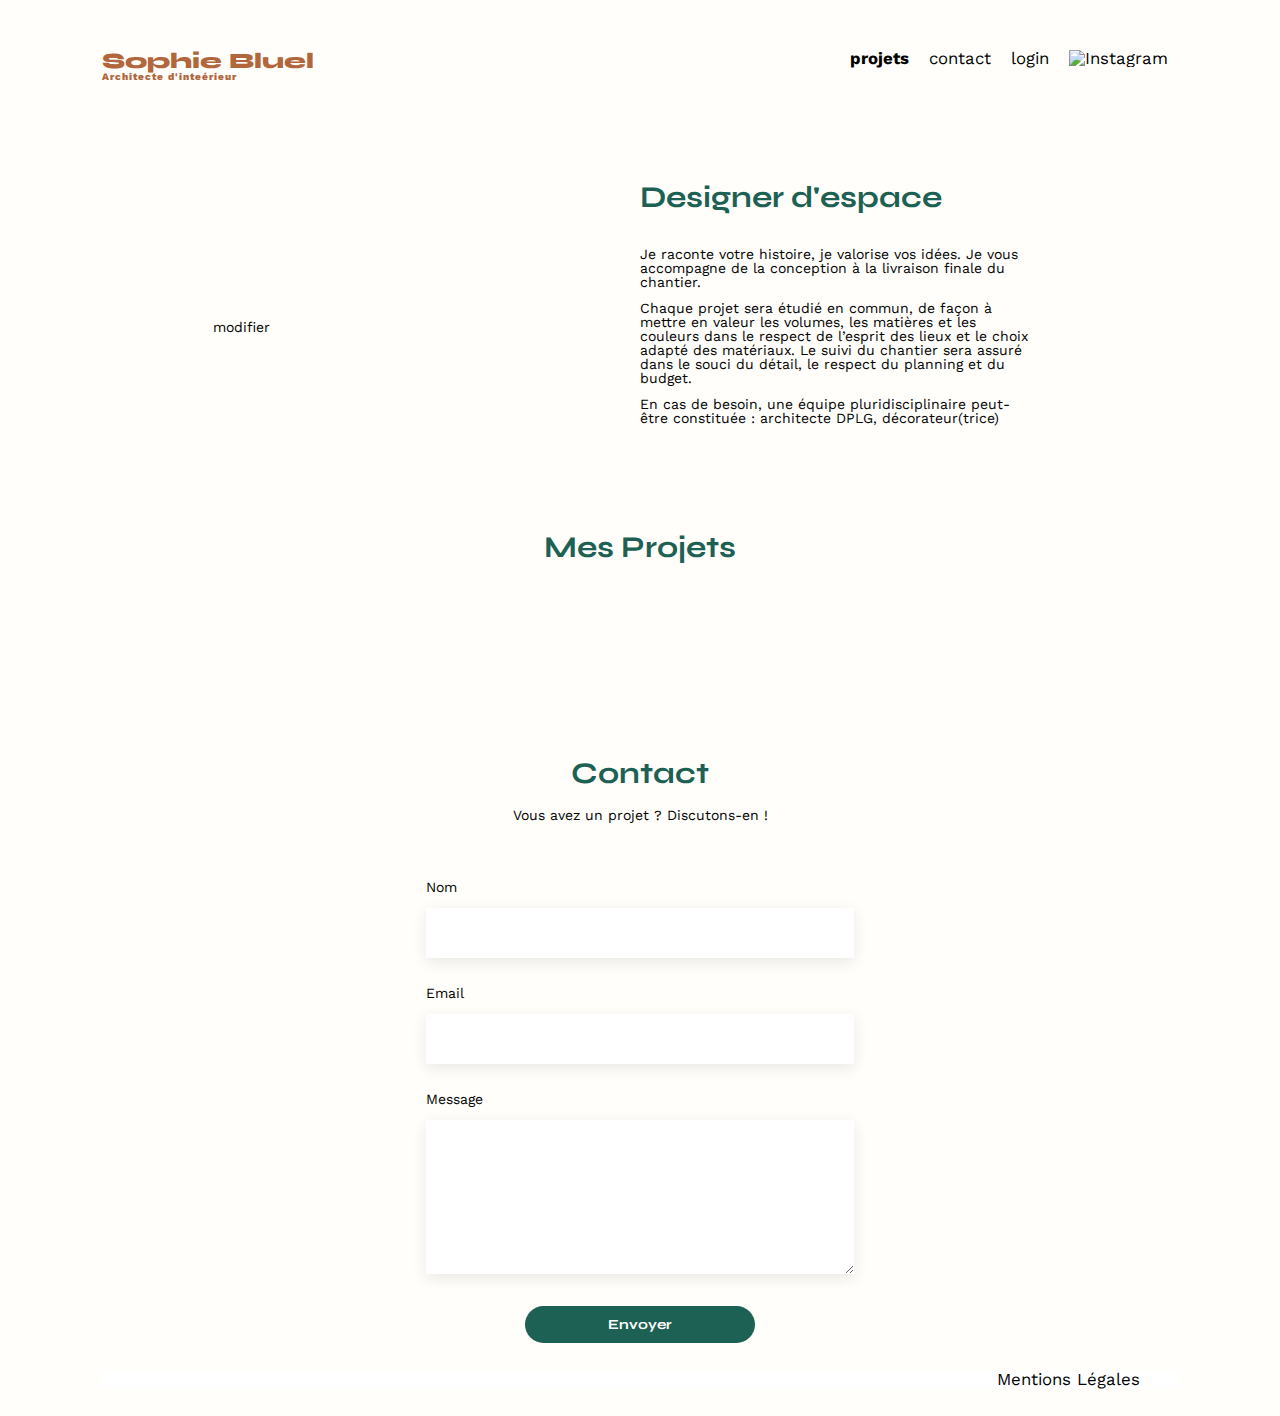
==== FrontEnd/index.html @ 2e6b2437 "Fixed visual aspect" ====
<!DOCTYPE html>
<html lang="fr">

<head>
	<meta charset="UTF-8">
	<title>Sophie Bluel - Architecte d'intérieur</title>
	<meta name="viewport" content="width=device-width, initial-scale=1.0">
	<link rel="preconnect" href="https://fonts.googleapis.com">
	<link rel="preconnect" href="https://fonts.gstatic.com" crossorigin>
	<link href="https://fonts.googleapis.com/css2?family=Syne:wght@400;700;800&family=Work+Sans&display=swap"
		rel="stylesheet">
	<meta name="description" content="">
	<link rel="stylesheet" href="./style.css">

	<script src="https://kit.fontawesome.com/bf28b7cad2.js" crossorigin="anonymous"></script>
</head>

<body>

	<!-- TODO : propriétés d'accessibilité modal -->
	<!-- TODO : use the new dialog element ? https://developer.mozilla.org/en-US/docs/Web/HTML/Element/dialog -->
	<aside class="modal" id="modal">

		<div class="modal-wrapper" id="modal-1" data-active="false">
			<h3 id="modal-title">Galerie photo</h3>
			<button class="modal-close"><i class="fa-solid fa-xmark"></i></button>
			<div class="modal-gallery">
			</div>
			<button id="modal-add-picture" class="button button-green">Ajouter une photo</button>
			<button id="modal-delete-galerie">Supprimer la galerie</button>
		</div>

		<div class="modal-wrapper" id="modal-2" data-active="false">
			<h3 id="modal-title">Ajout Photo</h3>
			<button class="modal-close"><i class="fa-solid fa-xmark"></i></button>
			<button class="modal-back"><i class="fa-solid fa-arrow-left-long"></i></button>
			<form id="upload-image" action="">
				<label for="input-image" class="drop-container">
					<span id="modal-image-preview"><i class="fa-regular fa-image"></i></span>
					<span class="button">+ Ajouter Photo</span>
					<span class="input-image-instructions">jpg, png : 4mo max</span>
					<input type="file" name="input-image" id="input-image" accept=".jpg, .jpeg, .png">
				</label>
				<label for="input-titre">Titre</label>
				<!-- TODO : input === swagger pour le formData -->
				<input name="input-titre" id="input-titre" type="text">
				<label for="input-categorie">Catégorie</label>
				<select name="input-categorie" id="input-categorie" type="text"></select>
				<span class="grey-line"></span>
				<input type="submit" id="modal-validate-add-picture" value="Valider" data-active="false"
					class="button button-grey"></input>
			</form>

		</div>
	</aside>
	<div class="edition-tab">
		<div class="edit">
			<i class="fa-regular fa-pen-to-square"></i>
			<span>Mode Edition</span>
		</div>
		<button class="button-white">publier les changements</button>
	</div>
	<div class="wrapper">
		<header>
			<h1>Sophie Bluel <span>Architecte d'inteérieur</span></h1>
			<nav>
				<ul>
					<li><a href="./index.html" style="font-weight: 700;">projets</a></li>
					<li><a href="mailto:sophie.bluel@test.tld">contact</a></li>
					<li id="login-logout"></li>
					<li><a href="#"><img src="./assets/icons/instagram.png" alt="Instagram"></a></li>
				</ul>
			</nav>
		</header>
		<main class="index-main">
			<section id="introduction">
				<figure>
					<img src="./assets/images/sophie-bluel.png" alt="">
					<span><i class="fa-regular fa-pen-to-square"></i> modifier</span>
				</figure>
				<article>
					<h2>Designer d'espace</h2>
					<p>Je raconte votre histoire, je valorise vos idées. Je vous accompagne de la conception à la
						livraison
						finale du chantier.</p>
					<p>Chaque projet sera étudié en commun, de façon à mettre en valeur les volumes, les matières et les
						couleurs dans le respect de l’esprit des lieux et le choix adapté des matériaux. Le suivi du
						chantier sera assuré dans le souci du détail, le respect du planning et du budget.</p>
					<p>En cas de besoin, une équipe pluridisciplinaire peut-être constituée : architecte DPLG,
						décorateur(trice)</p>
				</article>
				<div class="edit modifier modifier-profile visually-hidden">


				</div>
			</section>
			<section id="portfolio">
				<div class="utility-wrapper">
					<h2>Mes Projets</h2>
					<span class="edit modifier modifier-titre visually-hidden"><i
							class="fa-regular fa-pen-to-square"></i>
						modifier</span>
				</div>

				<div class="filtres">
				</div>
				<div class="gallery">
				</div>
			</section>
			<section id="contact">
				<h2>Contact</h2>
				<p>Vous avez un projet ? Discutons-en !</p>
				<form action="" method="">
					<label for="name">Nom</label>
					<input type="text" name="name" id="name">
					<label for="email">Email</label>
					<input type="email" name="email" id="email">
					<label for="message">Message</label>
					<textarea name="message" id="message" cols="30" rows="10"></textarea>
					<input id="contact-form-validate" type="submit" value="Envoyer" class="button button-green">
				</form>
			</section>
		</main>
		<footer>
			<nav>
				<ul>
					<li>Mentions Légales</li>
				</ul>
			</nav>
		</footer>
	</div>

	<script src="./scripts/index.js" type="module"></script>
	<script src="./scripts/works.js" type="module"></script>
	<script src="./scripts/modal.js" type="module"></script>
	<script src="./scripts/data.js" type="module"></script>
</body>


</html>
---- FrontEnd/style.css ----
/* Variables */
:root {
	--color-background: hsl(48, 100%, 99%, 1);
}

/* http://meyerweb.com/eric/tools/css/reset/
   v2.0 | 20110126
   License: none (public domain)
*/

html,
body,
div,
span,
applet,
object,
iframe,
h1,
h2,
h3,
h4,
h5,
h6,
p,
blockquote,
pre,
a,
abbr,
acronym,
address,
big,
cite,
code,
del,
dfn,
em,
img,
ins,
kbd,
q,
s,
samp,
small,
strike,
strong,
sub,
sup,
tt,
var,
b,
u,
i,
center,
dl,
dt,
dd,
ol,
ul,
li,
fieldset,
form,
label,
legend,
table,
caption,
tbody,
tfoot,
thead,
tr,
th,
td,
article,
aside,
canvas,
details,
embed,
figure,
figcaption,
footer,
header,
hgroup,
menu,
nav,
output,
ruby,
section,
summary,
time,
mark,
audio,
video {
	margin: 0;
	padding: 0;
	border: 0;
	font-size: 100%;
	font: inherit;
	vertical-align: baseline;
}

/* HTML5 display-role reset for older browsers */
article,
aside,
details,
figcaption,
figure,
footer,
header,
hgroup,
menu,
nav,
section {
	display: block;
}

body {
	line-height: 1;
}

ol,
ul {
	list-style: none;
}

blockquote,
q {
	quotes: none;
}

blockquote:before,
blockquote:after,
q:before,
q:after {
	content: '';
	content: none;
}

table {
	border-collapse: collapse;
	border-spacing: 0;
}

*,
*::before,
*::after {
	box-sizing: border-box;
}

/** end reset css**/

header {
	display: flex;
	justify-content: space-between;
	margin: 50px 0
}

section {
	margin: 100px 0
}

h1 {
	display: flex;
	flex-direction: column;
	font-family: 'Syne';
	font-size: 22px;
	font-weight: 800;
	color: #B1663C
}

h1>span {
	font-family: 'Work Sans';
	font-size: 10px;
	letter-spacing: 0.1em;
	;
}

h2 {
	font-family: 'Syne';
	font-weight: 700;
	font-size: 30px;
	color: #1D6154
}

nav ul {
	display: flex;
	align-items: center;
	list-style-type: none;

}

nav li {
	padding: 0 10px;
	font-size: 1.2em;
}

li:hover {
	color: #B1663C;
}

#introduction {
	position: relative;
	display: flex;
	align-items: center;
}

#introduction figure {
	flex: 1
}

#introduction img,
#introduction span {
	display: block;
	width: 100%;
}

#introduction span {
	top: 20px;
	position: relative;
}

#introduction article {
	flex: 1;
	padding-inline: 2rem;
	display: flex;
	flex-direction: column;
	gap: 5px;
}

#introduction h2 {
	margin-bottom: 1em;
}

#introduction p {
	margin-bottom: 0.5em;
}

#portfolio h2 {
	text-align: center;
}

.gallery {
	width: 100%;
	display: grid;
	grid-template-columns: 1fr 1fr 1fr;
	gap: 20px;
}

.gallery img {
	width: 100%;

}

/* Edition-tab */
.edition-tab {
	display: flex;
	background-color: black;
	color: white;
	justify-content: center;
	align-items: center;
	gap: 1rem;
	height: 60px;
	position: relative;
	left: 0;
	right: 0;
	top: 0;
	margin-bottom: -1rem;
}

.edition-tab button {
	background-color: white;
	color: black;
	border: none;
	padding: .75rem 1.5rem;
	border-radius: 100px;
}

/* Réutilisation des classes du contact form pour le login form */
#contact,
#login {
	width: 50%;
	margin: auto;
	text-align: center;
}

#contact>*,
#upload-image>* {
	text-align: center;
	align-items: center;

}

#contact h2,
#login h2 {
	margin-bottom: 20px;
}

#contact form,
#login form,
#upload-image form {
	text-align: left;
	margin-top: 30px;
	display: flex;
	flex-direction: column;
}

#contact form>*:not([type="submit"]) {
	width: 100%;
}

#contact input:not(.button),
#login input:not(.button),
#upload-image input:not(.button),
#input-categorie {
	height: 50px;
	font-size: 1.2em;
	border: none;
	box-shadow: 0px 4px 14px rgba(0, 0, 0, 0.09);
	padding-left: 1rem;
}

#login-submit {
	margin-inline: auto;
	margin-block: 2rem;
}

#upload-image :is(input, select):not([type="submit"]) {
	width: 100%;
	background-color: white;
}

#contact label,
#login label {
	margin: 2em 0 1em 0;
}

#login a:hover,
#modal-delete-galerie:hover {
	text-decoration-line: underline;
}

#contact textarea,
#login textarea {
	border: none;
	box-shadow: 0px 4px 14px rgba(0, 0, 0, 0.09);
}

#contact textarea {
	margin-bottom: 2rem;
}

footer nav ul {
	display: flex;
	justify-content: flex-end;
	margin: 2em
}

/* Boutons Filtrer */

.filtres {
	display: flex;
	justify-content: center;
	gap: 1rem;
	margin-block: 3rem;
}

.filtre {
	background-color: transparent;
	color: #1D6154;
	font-weight: 700;
	font-size: 1rem;
	border: 1px solid #1D6154;
	padding: 0.5rem 1rem;
	border-radius: 1.5rem;
	cursor: pointer;
	min-width: 100px;
}

.filtre[data-actif="true"] {
	background-color: #1D6154;
	color: white;
}

/* Body */
body {
	background-color: var(--color-background);
	font-family: 'Work Sans';
	font-size: 14px;
}


/* Navbar et links */
a {
	text-decoration: none;
	color: inherit;
	cursor: pointer;
}

.body-login {
	display: grid;
	grid-template-rows: auto 1fr auto;
	min-height: 100vh;
}

.body-login main {
	display: flex;
	flex-direction: column;
	place-content: center;
}

/* Header / Footer */

header,
footer {
	padding-inline: 2rem;
}

footer nav {
	background-color: white !important;
}

.visually-hidden {
	opacity: 0;
	pointer-events: none;
}

/* TODO : gérer la max-width de "main" sur index.html pour coller au design*/

/* Error Input styling */

.error-text {
	text-align: center;
	color: red;
	position: relative;
	font-weight: 700;
	top: 1rem;
}

#email.invalid-input,
#password.invalid-input {
	border: 2px solid rgba(255, 0, 0, 0.5);
	animation: shake .5s ease;
}

#email.invalid-input:focus,
#password.invalid-input:focus {
	outline-offset: 1px;
}

@keyframes shake {
	0% {
		transform: translateX(0);
	}

	20% {
		transform: translateX(-10px);
	}

	40% {
		transform: translateX(10px);
	}

	60% {
		transform: translateX(-10px);
	}

	80% {
		transform: translateX(10px);
	}

	100% {
		transform: translateX(0);
	}
}

/*TODO : ajouter un style :hover sur les boutons */
/*TODO : tester le changements de style du bouton en fonction de la validité email / mdp pour se challenger */
/*TODO : réorganiser le css */

/* Modal styling */

.modal {
	position: fixed;
	z-index: 2;
	inset: 0;
	background-color: rgba(0, 0, 0, 0.5);
	justify-content: center;
	align-items: center;

	display: none;
}

.modal-wrapper {
	position: relative;
	max-width: 80%;
	max-height: 90%;
	background-color: var(--color-background);
	border-radius: 10px;
	padding: 60px 105px 48px;
	position: relative;
	display: flex;
	flex-direction: column;
	align-items: center;
	justify-content: center;
	gap: 36px;
}

#modal-title {
	font-weight: 400;
	font-size: 26px;
}

.modal-close,
.modal-back {
	position: absolute;
	top: 32px;
	border: none;
	background: none;
	font-size: 20px;
}

.modal-close {
	right: 32px;
}

.modal-back {
	left: 32px;
}




.modal-gallery {
	border-bottom: 1px solid #B3B3B3;
	display: grid;
	place-content: center;
	width: 400px;
	grid-template-columns: repeat(5, 1fr);
	row-gap: 16px;
	column-gap: 8px;
	padding-bottom: 48px;
}

.modal-gallery-figure {
	position: relative;
}

.modal-gallery-figure figcaption {
	font-size: 12px;
	font-weight: 400;
}

.modal-gallery-figure img {
	width: 100%;
}

.modal-picture-delete,
.modal-picture-move {
	position: absolute;
	color: white;
	background: black;
	font-size: 9px;
	border-radius: 2px;
	padding: 4px;
	border: none;
	height: 17px;
	display: grid;
	place-content: center;
	z-index: 2;
}

.modal-picture-delete {
	top: 6px;
	right: 6px;

}

.modal-picture-move {
	top: 6px;
	right: calc(6px + 17px + 3px);
}

#modal-delete-galerie {
	font-family: 'Syne';
	font-size: 14px;
	font-weight: 400;
	color: #D65353;
	border: none;
	background: none;
}

#upload-image {
	display: flex;
	flex-direction: column;
	align-items: start;
}

#upload-image .button {
	margin-inline: auto;
}

#upload-image input,
#upload-image div,
#input-categorie {
	margin-block: 16px;
}

#upload-image svg {
	color: #B9C5CC;
	height: 46px;
}

.input-image-instructions {
	font-size: 12px;
	font-weight: 400;
	color: #444444;
}

.drop-container {
	position: relative;
	display: flex;
	flex-direction: column;
	cursor: pointer;
	background-color: #E8F1F7;
	padding: 26px 124px;
	margin-bottom: 30px;
}

#input-image {
	display: none;
}

/* TODO : ajouter un style :hover sur tous les boutons */
.drop-container .button {
	font-weight: 500;
	color: #306685;
	background-color: #CBD6DC;
	padding-block: 10px;
	margin-top: 20px;
	margin-bottom: 10px;
	width: 180px;
	text-align: center;
	border: none;
	border-radius: 60px;
	cursor: pointer;
}

.drop-container img {
	width: 100%;
}


#modal-1,
#modal-2 {
	display: none;
}

#modal-1[data-active="true"],
#modal-2[data-active="true"] {
	display: flex;
}

.grey-line {
	width: 100%;
	border-bottom: 1px solid #B3B3B3;
	margin-block: 40px;
}

.wrapper {
	max-width: 1140px;
	margin: auto;
}

#portfolio span {
	position: absolute;
	right: -100px;
}

.utility-wrapper {
	position: relative;
	display: flex;
	width: fit-content;
	margin-inline: auto;
	align-items: center;
	justify-content: center;
}

.index-main {
	width: 75%;
	margin-inline: auto;
}

/* BUTTONS */

button,
.edit,
[class^="button-"] {
	cursor: pointer;
}

.button-green:hover,
.button-green:focus,
.button-green:active {
	background-color: #248271
}

.button-white:hover,
.button-white:focus {
	background-color: rgb(231, 231, 231);
}

.button {
	font-family: 'Syne';
	font-size: 14px;
	font-weight: 700;
	padding-block: 10px;
	width: 230px;
	border: none;
	border-radius: 60px;
	cursor: pointer;
	text-align: center;
}

.button-green {
	color: white;
	background-color: #1D6154;
}

.button-grey {
	background-color: #A7A7A7;
	color: white;
}

/* TODO : cibler les boutons/submit pour cet attribut + hover et retirer les styles individuels. */
.button-grey[data-active="true"] {
	color: white;
	background-color: #1D6154;
}
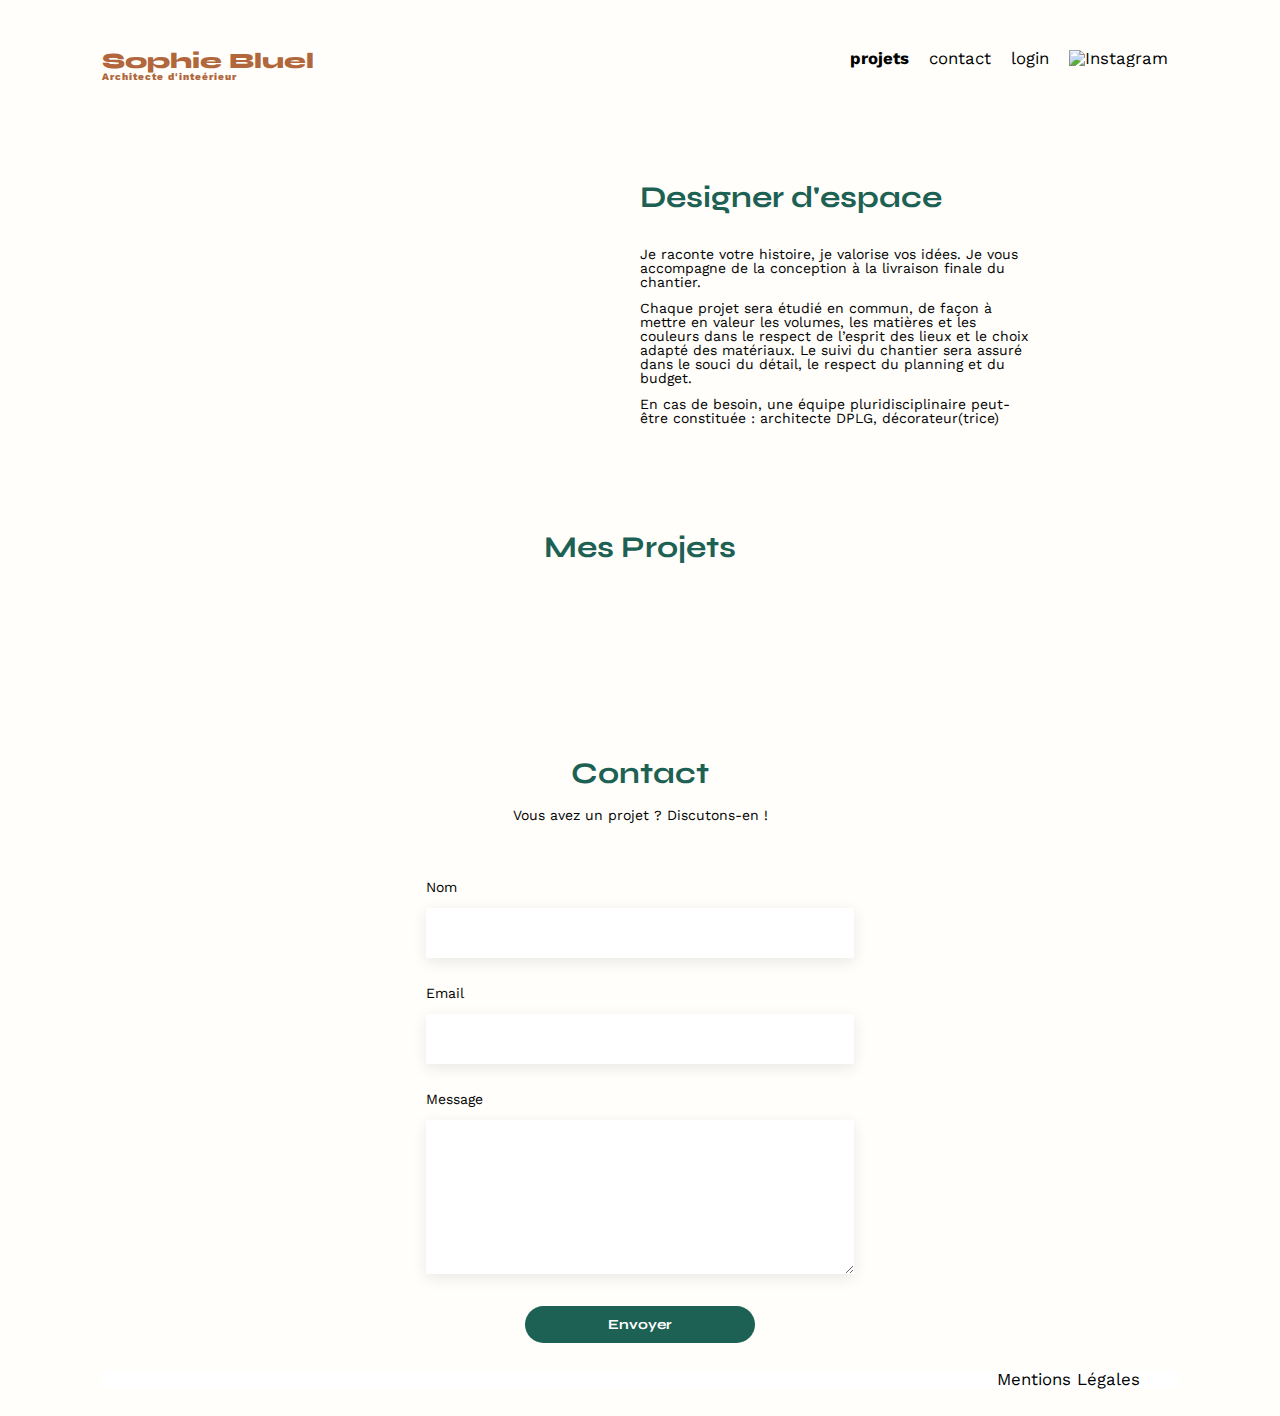
==== commit 38b1b64e: "Delete Works" ====
--- a/FrontEnd/index.html
+++ b/FrontEnd/index.html
@@ -17,9 +17,8 @@
 
 <body>
 
-	<!-- TODO : propriétés d'accessibilité modal -->
-	<!-- TODO : use the new dialog element ? https://developer.mozilla.org/en-US/docs/Web/HTML/Element/dialog -->
-	<aside class="modal" id="modal">
+	<!-- TODO : modal accessibility and aria and focus limited to modal -->
+	<aside class="modal" id="modal" aria-modal="true">
 
 		<div class="modal-wrapper" id="modal-1" data-active="false">
 			<h3 id="modal-title">Galerie photo</h3>
@@ -67,7 +66,11 @@
 				<ul>
 					<li><a href="./index.html" style="font-weight: 700;">projets</a></li>
 					<li><a href="mailto:sophie.bluel@test.tld">contact</a></li>
-					<li id="login-logout"></li>
+					<li>
+						<a id="log-in" href="./login.html" class="">login</a>
+						<a id="log-out" class="display-none">logout</a>
+
+					</li>
 					<li><a href="#"><img src="./assets/icons/instagram.png" alt="Instagram"></a></li>
 				</ul>
 			</nav>
@@ -76,7 +79,7 @@
 			<section id="introduction">
 				<figure>
 					<img src="./assets/images/sophie-bluel.png" alt="">
-					<span><i class="fa-regular fa-pen-to-square"></i> modifier</span>
+					<span class="edit visually-hidden"><i class="fa-regular fa-pen-to-square"></i> modifier</span>
 				</figure>
 				<article>
 					<h2>Designer d'espace</h2>
@@ -89,7 +92,7 @@
 					<p>En cas de besoin, une équipe pluridisciplinaire peut-être constituée : architecte DPLG,
 						décorateur(trice)</p>
 				</article>
-				<div class="edit modifier modifier-profile visually-hidden">
+				<div class="edit modifier-profile visually-hidden">
 
 
 				</div>
@@ -97,8 +100,7 @@
 			<section id="portfolio">
 				<div class="utility-wrapper">
 					<h2>Mes Projets</h2>
-					<span class="edit modifier modifier-titre visually-hidden"><i
-							class="fa-regular fa-pen-to-square"></i>
+					<span class="edit modifier-titre visually-hidden"><i class="fa-regular fa-pen-to-square"></i>
 						modifier</span>
 				</div>
 
@@ -130,10 +132,10 @@
 		</footer>
 	</div>
 
+	<script src="./scripts/fetch.js" type="module"></script>
+	<script src="./scripts/modal.js" type="module"></script>
 	<script src="./scripts/index.js" type="module"></script>
 	<script src="./scripts/works.js" type="module"></script>
-	<script src="./scripts/modal.js" type="module"></script>
-	<script src="./scripts/data.js" type="module"></script>
 </body>
 
 
--- a/FrontEnd/style.css
+++ b/FrontEnd/style.css
@@ -333,7 +333,7 @@
 }
 
 #login a:hover,
-#modal-delete-galerie:hover {
+#modal-delete-galerie {
 	text-decoration-line: underline;
 }
 
@@ -372,6 +372,8 @@
 	border-radius: 1.5rem;
 	cursor: pointer;
 	min-width: 100px;
+	font-family: 'Syne';
+	text-align: center;
 }
 
 .filtre[data-actif="true"] {
@@ -728,9 +730,11 @@
 	background-color: #A7A7A7;
 	color: white;
 }
-
-/* TODO : cibler les boutons/submit pour cet attribut + hover et retirer les styles individuels. */
 .button-grey[data-active="true"] {
 	color: white;
 	background-color: #1D6154;
+}
+
+.display-none {
+	display: none;
 }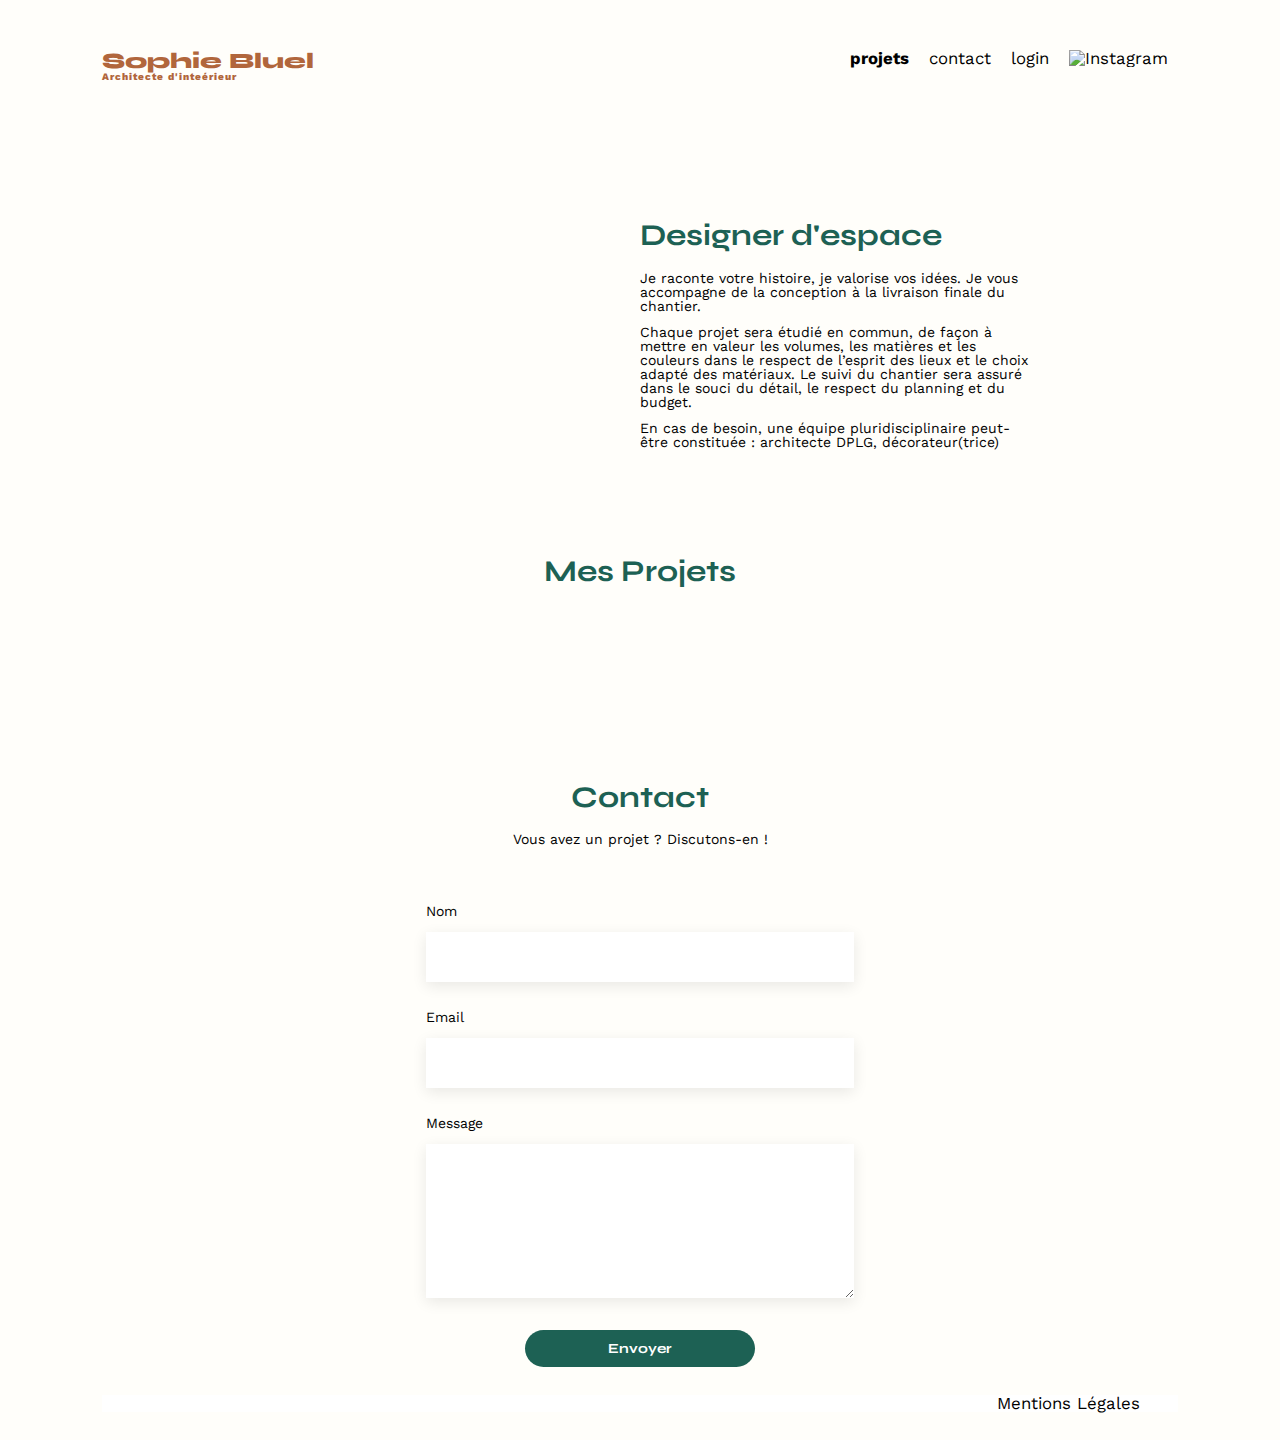
==== commit 2ee4df52: "48h delay changes" ====
--- a/FrontEnd/index.html
+++ b/FrontEnd/index.html
@@ -17,49 +17,57 @@
 
 <body>
 
-	<!-- TODO : modal accessibility and aria and focus limited to modal -->
-	<aside class="modal" id="modal" aria-modal="true">
+	<!-- MODALE, masquée par défaut -->
+	<aside class="modal" id="modal" aria-modal="true" tabindex="1">
 
-		<div class="modal-wrapper" id="modal-1" data-active="false">
-			<h3 id="modal-title">Galerie photo</h3>
+		<div class="modal-wrapper" id="modal-1" data-active="false" aria-labelledby="modal-title-1" role="dialog"
+			tabindex="1">
+			<h3 class="modal-title" id="modal-title-1">Galerie photo</h3>
 			<button class="modal-close"><i class="fa-solid fa-xmark"></i></button>
 			<div class="modal-gallery">
 			</div>
-			<button id="modal-add-picture" class="button button-green">Ajouter une photo</button>
+			<button id="modal-add-picture" class="button button-green" data-active="true">Ajouter une photo</button>
 			<button id="modal-delete-galerie">Supprimer la galerie</button>
 		</div>
 
-		<div class="modal-wrapper" id="modal-2" data-active="false">
-			<h3 id="modal-title">Ajout Photo</h3>
+		<div class="modal-wrapper" id="modal-2" data-active="false" aria-labelledby="modal-title-2" role="dialog">
+			<h3 class="modal-title" id="modal-title-2">Ajout Photo</h3>
+			<button class="modal-back"><i class="fa-solid fa-arrow-left-long"></i></button>
 			<button class="modal-close"><i class="fa-solid fa-xmark"></i></button>
-			<button class="modal-back"><i class="fa-solid fa-arrow-left-long"></i></button>
-			<form id="upload-image" action="">
-				<label for="input-image" class="drop-container">
-					<span id="modal-image-preview"><i class="fa-regular fa-image"></i></span>
-					<span class="button">+ Ajouter Photo</span>
-					<span class="input-image-instructions">jpg, png : 4mo max</span>
-					<input type="file" name="input-image" id="input-image" accept=".jpg, .jpeg, .png">
+			<form id="upload-image">
+				<label for="input-image" id="input-image-label" class="drop-container" tabindex="0">
+					<div class="no-preview">
+						<span id=" modal-image-preview"><i class="fa-regular fa-image"></i></span>
+						<span class="button">+ Ajouter Photo</span>
+						<span class="input-image-instructions">jpg, png : 4mo max</span>
+					</div>
+					<div class="preview"></div>
+					<input type="file" name="image" id="input-image" accept=".jpg, .jpeg, .png" tabindex="-1">
 				</label>
 				<label for="input-titre">Titre</label>
-				<!-- TODO : input === swagger pour le formData -->
-				<input name="input-titre" id="input-titre" type="text">
+				<input name="title" id="input-titre" type="text">
 				<label for="input-categorie">Catégorie</label>
-				<select name="input-categorie" id="input-categorie" type="text"></select>
+				<select name="category" id="input-categorie" type="text">
+
+				</select>
 				<span class="grey-line"></span>
-				<input type="submit" id="modal-validate-add-picture" value="Valider" data-active="false"
-					class="button button-grey"></input>
+				<span class="error-text">Veuillez remplir tous les champs</span>
+				<input type="submit" id="modal-validate-add-picture" value="Valider" class="button button-grey"
+					disabled></input>
 			</form>
 
 		</div>
 	</aside>
+
+	<!-- * Bandeau d'édition, masqué par défaut -->
 	<div class="edition-tab">
-		<div class="edit">
+		<button class="edit">
 			<i class="fa-regular fa-pen-to-square"></i>
 			<span>Mode Edition</span>
-		</div>
-		<button class="button-white">publier les changements</button>
+		</button>
+		<button class="button-white" id="button-publish">publier les changements</button>
 	</div>
-	<div class="wrapper">
+	<div class="global-wrapper">
 		<header>
 			<h1>Sophie Bluel <span>Architecte d'inteérieur</span></h1>
 			<nav>
@@ -79,9 +87,12 @@
 			<section id="introduction">
 				<figure>
 					<img src="./assets/images/sophie-bluel.png" alt="">
-					<span class="edit visually-hidden"><i class="fa-regular fa-pen-to-square"></i> modifier</span>
+					<button class="edit modifier-hero visually-hidden"><i class="fa-regular fa-pen-to-square"></i>
+						modifier</button>
 				</figure>
 				<article>
+					<button class="edit modifier-titre visually-hidden"><i class="fa-regular fa-pen-to-square"></i>
+						modifier</button>
 					<h2>Designer d'espace</h2>
 					<p>Je raconte votre histoire, je valorise vos idées. Je vous accompagne de la conception à la
 						livraison
@@ -92,16 +103,13 @@
 					<p>En cas de besoin, une équipe pluridisciplinaire peut-être constituée : architecte DPLG,
 						décorateur(trice)</p>
 				</article>
-				<div class="edit modifier-profile visually-hidden">
-
-
-				</div>
 			</section>
 			<section id="portfolio">
 				<div class="utility-wrapper">
 					<h2>Mes Projets</h2>
-					<span class="edit modifier-titre visually-hidden"><i class="fa-regular fa-pen-to-square"></i>
-						modifier</span>
+					<button class="edit modifier-description visually-hidden"><i
+							class="fa-regular fa-pen-to-square"></i>
+						modifier</button>
 				</div>
 
 				<div class="filtres">
@@ -119,7 +127,8 @@
 					<input type="email" name="email" id="email">
 					<label for="message">Message</label>
 					<textarea name="message" id="message" cols="30" rows="10"></textarea>
-					<input id="contact-form-validate" type="submit" value="Envoyer" class="button button-green">
+					<input id="contact-form-validate" type="submit" value="Envoyer" class="button button-green"
+						data-active="true">
 				</form>
 			</section>
 		</main>
@@ -131,12 +140,10 @@
 			</nav>
 		</footer>
 	</div>
-
 	<script src="./scripts/fetch.js" type="module"></script>
 	<script src="./scripts/modal.js" type="module"></script>
 	<script src="./scripts/index.js" type="module"></script>
 	<script src="./scripts/works.js" type="module"></script>
 </body>
 
-
 </html>--- a/FrontEnd/style.css
+++ b/FrontEnd/style.css
@@ -206,15 +206,19 @@
 	flex: 1
 }
 
-#introduction img,
-#introduction span {
+#introduction img {
 	display: block;
 	width: 100%;
 }
 
-#introduction span {
+.modifier-hero {
+	display: block;
 	top: 20px;
 	position: relative;
+}
+
+.modifier-description {
+	padding: 0;
 }
 
 #introduction article {
@@ -222,15 +226,42 @@
 	padding-inline: 2rem;
 	display: flex;
 	flex-direction: column;
+	align-items: flex-start;
 	gap: 5px;
 }
 
 #introduction h2 {
-	margin-bottom: 1em;
+	margin-block: 1rem;
 }
 
 #introduction p {
 	margin-bottom: 0.5em;
+}
+
+/* Portfolio */
+
+.global-wrapper {
+	max-width: 1140px;
+	margin: auto;
+}
+
+#portfolio .edit {
+	position: absolute;
+	right: -100px;
+}
+
+.utility-wrapper {
+	position: relative;
+	display: flex;
+	width: fit-content;
+	margin-inline: auto;
+	align-items: center;
+	justify-content: center;
+}
+
+.index-main {
+	width: 75%;
+	margin-inline: auto;
 }
 
 #portfolio h2 {
@@ -265,7 +296,7 @@
 	margin-bottom: -1rem;
 }
 
-.edition-tab button {
+.button-white {
 	background-color: white;
 	color: black;
 	border: none;
@@ -273,7 +304,7 @@
 	border-radius: 100px;
 }
 
-/* Réutilisation des classes du contact form pour le login form */
+/* Forms Login / Contact / Modal */
 #contact,
 #login {
 	width: 50%;
@@ -307,7 +338,7 @@
 }
 
 #contact input:not(.button),
-#login input:not(.button),
+.login input:not(.button),
 #upload-image input:not(.button),
 #input-categorie {
 	height: 50px;
@@ -325,6 +356,7 @@
 #upload-image :is(input, select):not([type="submit"]) {
 	width: 100%;
 	background-color: white;
+	text-align: left;
 }
 
 #contact label,
@@ -347,13 +379,7 @@
 	margin-bottom: 2rem;
 }
 
-footer nav ul {
-	display: flex;
-	justify-content: flex-end;
-	margin: 2em
-}
-
-/* Boutons Filtrer */
+/* Boutons de filtre */
 
 .filtres {
 	display: flex;
@@ -381,15 +407,28 @@
 	color: white;
 }
 
-/* Body */
+/* Body Header Footer et Navbar */
 body {
 	background-color: var(--color-background);
 	font-family: 'Work Sans';
 	font-size: 14px;
 }
 
-
-/* Navbar et links */
+header,
+footer {
+	padding-inline: 2rem;
+}
+
+footer nav {
+	background-color: white !important;
+}
+
+footer nav ul {
+	display: flex;
+	justify-content: flex-end;
+	margin: 2em
+}
+
 a {
 	text-decoration: none;
 	color: inherit;
@@ -408,26 +447,18 @@
 	place-content: center;
 }
 
-/* Header / Footer */
-
-header,
-footer {
-	padding-inline: 2rem;
-}
-
-footer nav {
-	background-color: white !important;
-}
+/* Utility classes*/
 
 .visually-hidden {
 	opacity: 0;
 	pointer-events: none;
 }
 
-/* TODO : gérer la max-width de "main" sur index.html pour coller au design*/
+.display-none {
+	display: none;
+}
 
 /* Error Input styling */
-
 .error-text {
 	text-align: center;
 	color: red;
@@ -436,15 +467,10 @@
 	top: 1rem;
 }
 
-#email.invalid-input,
-#password.invalid-input {
+.shake #email,
+.shake #password {
 	border: 2px solid rgba(255, 0, 0, 0.5);
 	animation: shake .5s ease;
-}
-
-#email.invalid-input:focus,
-#password.invalid-input:focus {
-	outline-offset: 1px;
 }
 
 @keyframes shake {
@@ -473,11 +499,7 @@
 	}
 }
 
-/*TODO : ajouter un style :hover sur les boutons */
-/*TODO : tester le changements de style du bouton en fonction de la validité email / mdp pour se challenger */
-/*TODO : réorganiser le css */
-
-/* Modal styling */
+/* Modal */
 
 .modal {
 	position: fixed;
@@ -486,7 +508,6 @@
 	background-color: rgba(0, 0, 0, 0.5);
 	justify-content: center;
 	align-items: center;
-
 	display: none;
 }
 
@@ -505,7 +526,7 @@
 	gap: 36px;
 }
 
-#modal-title {
+.modal-title {
 	font-weight: 400;
 	font-size: 26px;
 }
@@ -526,9 +547,6 @@
 .modal-back {
 	left: 32px;
 }
-
-
-
 
 .modal-gallery {
 	border-bottom: 1px solid #B3B3B3;
@@ -572,7 +590,6 @@
 .modal-picture-delete {
 	top: 6px;
 	right: 6px;
-
 }
 
 .modal-picture-move {
@@ -600,7 +617,6 @@
 }
 
 #upload-image input,
-#upload-image div,
 #input-categorie {
 	margin-block: 16px;
 }
@@ -608,6 +624,15 @@
 #upload-image svg {
 	color: #B9C5CC;
 	height: 46px;
+}
+
+#input-image {
+	opacity: 0;
+	position: absolute;
+	height: 0;
+	width: 0;
+	pointer-events: none;
+
 }
 
 .input-image-instructions {
@@ -622,15 +647,28 @@
 	flex-direction: column;
 	cursor: pointer;
 	background-color: #E8F1F7;
-	padding: 26px 124px;
+	padding: 42px 124px;
 	margin-bottom: 30px;
-}
-
-#input-image {
-	display: none;
-}
-
-/* TODO : ajouter un style :hover sur tous les boutons */
+	outline: transparent solid 1px;
+	transition: all 0.3s ease-in-out;
+}
+
+.drop-container:hover,
+.drop-container:focus {
+	outline-color: #97cdf2;
+	outline-offset: 4px;
+}
+
+.dragover {
+	outline-color: #97cdf2;
+	outline-offset: 4px;
+}
+
+.drop-container .button:hover {
+	background-color: #97cdf2;
+	color: white;
+}
+
 .drop-container .button {
 	font-weight: 500;
 	color: #306685;
@@ -649,9 +687,8 @@
 	width: 100%;
 }
 
-
-#modal-1,
-#modal-2 {
+#modal-1[data-active="false"],
+#modal-2[data-active="false"] {
 	display: none;
 }
 
@@ -666,37 +703,30 @@
 	margin-block: 40px;
 }
 
-.wrapper {
-	max-width: 1140px;
-	margin: auto;
-}
-
-#portfolio span {
-	position: absolute;
-	right: -100px;
-}
-
-.utility-wrapper {
-	position: relative;
-	display: flex;
-	width: fit-content;
-	margin-inline: auto;
-	align-items: center;
-	justify-content: center;
-}
-
-.index-main {
-	width: 75%;
-	margin-inline: auto;
-}
-
-/* BUTTONS */
-
+#upload-image .error-text {
+	align-self: center;
+	top: -.5rem;
+}
+
+/* Boutons */
 button,
 .edit,
 [class^="button-"] {
 	cursor: pointer;
 }
+
+.edition-tab .edit {
+	background-color: transparent;
+	border: none;
+	color: white;
+}
+
+#portfolio .edit,
+#introduction .edit {
+	background-color: transparent;
+	border: none;
+}
+
 
 .button-green:hover,
 .button-green:focus,
@@ -721,7 +751,15 @@
 	text-align: center;
 }
 
-.button-green {
+.button-grey[disabled],
+.button-green[data-active="false"],
+.button-grey[data-active="false"] {
+	color: white;
+	background-color: #A7A7A7;
+	pointer-events: none;
+}
+
+.button-green[data-active="true"] {
 	color: white;
 	background-color: #1D6154;
 }
@@ -730,11 +768,25 @@
 	background-color: #A7A7A7;
 	color: white;
 }
-.button-grey[data-active="true"] {
+
+.button-grey {
 	color: white;
 	background-color: #1D6154;
 }
 
-.display-none {
+.preview {
 	display: none;
+	justify-content: center;
+	align-items: center;
+}
+
+.preview img {
+	aspect-ratio: 3/4;
+	object-fit: cover;
+	max-width: 130px;
+}
+
+.no-preview {
+	display: flex;
+	flex-direction: column;
 }